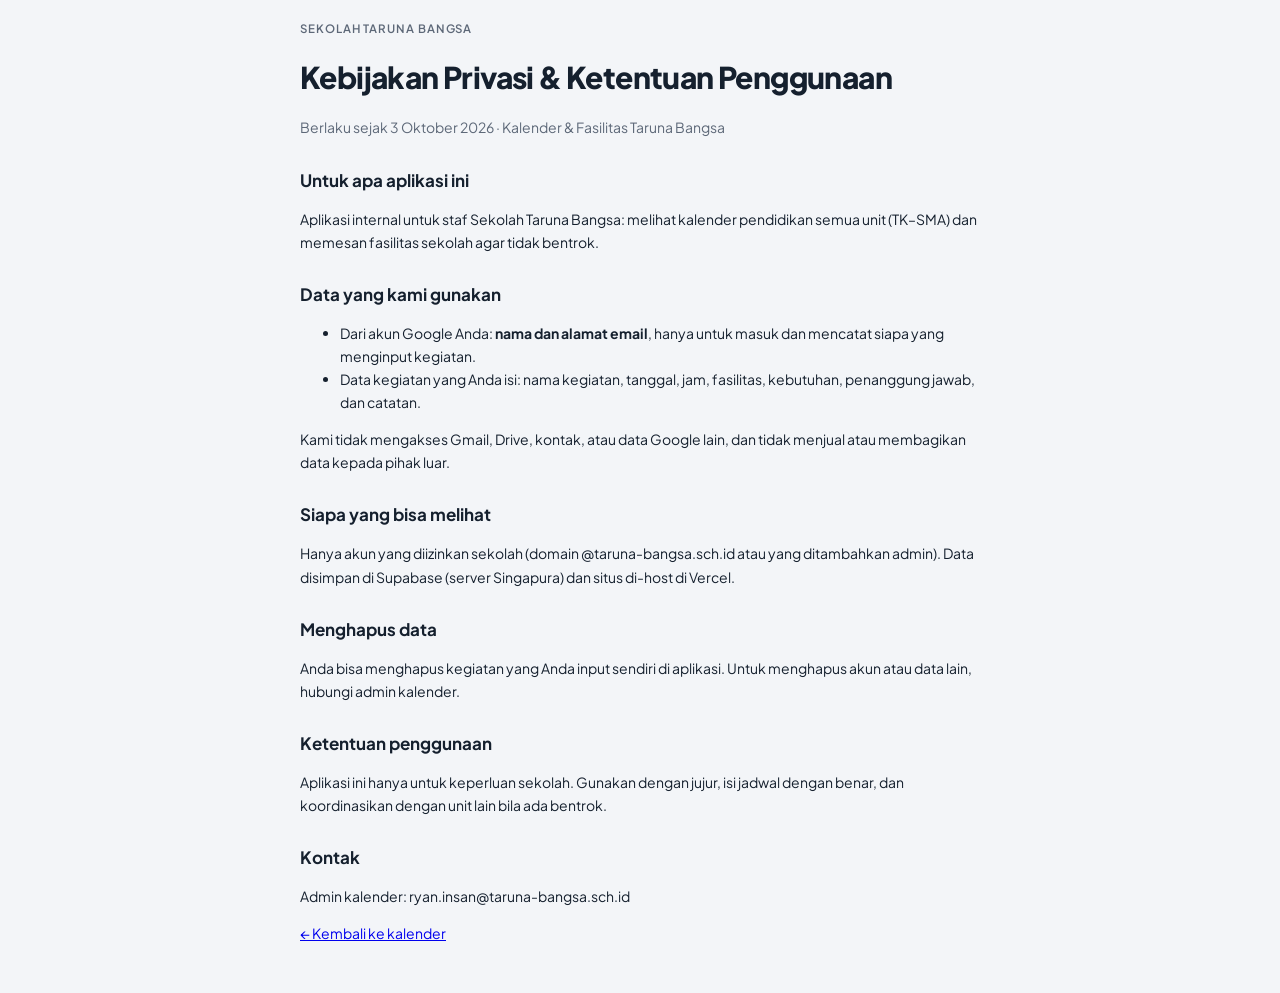
==== privacy.html @ 3f70ee41 "Add files via upload" ====
<!doctype html>
<html lang="id">
<head>
<meta charset="utf-8">
<meta name="viewport" content="width=device-width,initial-scale=1">
<title>Kebijakan Privasi · Kalender Taruna Bangsa</title>
<link rel="icon" href="favicon.svg" type="image/svg+xml">
<link rel="stylesheet" href="https://fonts.googleapis.com/css2?family=Plus+Jakarta+Sans:wght@400;600;800&display=swap">
<link rel="stylesheet" href="styles.css">
<style>
  .doc{max-width:68ch;margin:0 auto;display:flex;flex-direction:column;gap:14px;line-height:1.65}
  .doc h1{margin:0}
  .doc h2{font-size:17px;margin:12px 0 0}
  .doc p,.doc ul{margin:0;color:var(--ink)}
  .doc .muted{color:var(--muted)}
</style>
</head>
<body>
<main class="doc">
  <div class="eyebrow">Sekolah Taruna Bangsa</div>
  <h1>Kebijakan Privasi &amp; Ketentuan Penggunaan</h1>
  <p class="muted">Berlaku sejak 3 Oktober 2026 · Kalender &amp; Fasilitas Taruna Bangsa</p>

  <h2>Untuk apa aplikasi ini</h2>
  <p>Aplikasi internal untuk staf Sekolah Taruna Bangsa: melihat kalender pendidikan semua unit (TK–SMA) dan memesan fasilitas sekolah agar tidak bentrok.</p>

  <h2>Data yang kami gunakan</h2>
  <ul>
    <li>Dari akun Google Anda: <b>nama dan alamat email</b>, hanya untuk masuk dan mencatat siapa yang menginput kegiatan.</li>
    <li>Data kegiatan yang Anda isi: nama kegiatan, tanggal, jam, fasilitas, kebutuhan, penanggung jawab, dan catatan.</li>
  </ul>
  <p>Kami tidak mengakses Gmail, Drive, kontak, atau data Google lain, dan tidak menjual atau membagikan data kepada pihak luar.</p>

  <h2>Siapa yang bisa melihat</h2>
  <p>Hanya akun yang diizinkan sekolah (domain @taruna-bangsa.sch.id atau yang ditambahkan admin). Data disimpan di Supabase (server Singapura) dan situs di-host di Vercel.</p>

  <h2>Menghapus data</h2>
  <p>Anda bisa menghapus kegiatan yang Anda input sendiri di aplikasi. Untuk menghapus akun atau data lain, hubungi admin kalender.</p>

  <h2>Ketentuan penggunaan</h2>
  <p>Aplikasi ini hanya untuk keperluan sekolah. Gunakan dengan jujur, isi jadwal dengan benar, dan koordinasikan dengan unit lain bila ada bentrok.</p>

  <h2>Kontak</h2>
  <p>Admin kalender: <span>ryan.insan@taruna-bangsa.sch.id</span></p>

  <p><a href="/">← Kembali ke kalender</a></p>
</main>
</body>
</html>
---- styles.css ----
/* Layout: a school-office planner — header, one toolbar, then one of three views (month / facility day grid / agenda). Unit colors follow the seragam: SD merah, SMP biru, SMA abu-abu. */
:root{
  --bg:#F3F5F8; --surface:#FFFFFF; --sunk:#E9EDF2; --ink:#15202E; --muted:#5D6878; --line:#D6DCE4;
  --accent:#0D6B6B; --accent-ink:#FFFFFF; --danger:#B42318; --danger-bg:#FDECEA; --ok:#1E7A46;
  --u-tk:#2B8A57; --u-sd:#C3333C; --u-smp:#1F4E9C; --u-sma:#56606E; --u-yys:#A87508;
  --display:"Plus Jakarta Sans",system-ui,-apple-system,"Segoe UI",sans-serif;
  --body:"Plus Jakarta Sans",system-ui,-apple-system,"Segoe UI",sans-serif;
  --mono:"IBM Plex Mono",ui-monospace,Menlo,Consolas,monospace;
  --r:10px;
}
@media (prefers-color-scheme: dark){:root:not([data-theme="light"]){
  --bg:#0F151D; --surface:#17202B; --sunk:#1F2935; --ink:#E6EBF1; --muted:#97A3B3; --line:#2C3846;
  --accent:#3FB5AE; --accent-ink:#06201F; --danger:#F07468; --danger-bg:#3A1A18; --ok:#5CC98B;
  --u-tk:#53C186; --u-sd:#F06B72; --u-smp:#6F9BEA; --u-sma:#A3AEBD; --u-yys:#E2AE3D; color-scheme:dark}}
:root[data-theme="dark"]{
  --bg:#0F151D; --surface:#17202B; --sunk:#1F2935; --ink:#E6EBF1; --muted:#97A3B3; --line:#2C3846;
  --accent:#3FB5AE; --accent-ink:#06201F; --danger:#F07468; --danger-bg:#3A1A18; --ok:#5CC98B;
  --u-tk:#53C186; --u-sd:#F06B72; --u-smp:#6F9BEA; --u-sma:#A3AEBD; --u-yys:#E2AE3D; color-scheme:dark}

*{box-sizing:border-box}
html,body{background:var(--bg);color:var(--ink)}
body{font-family:var(--body);font-size:14px;line-height:1.45;padding-inline:16px;padding-block:20px 48px}
.wrap{max-width:1180px;margin:0 auto;display:flex;flex-direction:column;gap:16px}
button,input,select,textarea{font:inherit;color:inherit}
:focus-visible{outline:2px solid var(--accent);outline-offset:2px}
.tnum{font-variant-numeric:tabular-nums}
.mono{font-family:var(--mono);font-size:12px;font-variant-numeric:tabular-nums}

/* header */
header.top{display:flex;flex-wrap:wrap;align-items:flex-end;justify-content:space-between;gap:12px 24px}
.eyebrow{font-size:11.5px;letter-spacing:.08em;text-transform:uppercase;color:var(--muted);font-weight:600}
h1{font-family:var(--display);font-weight:800;font-size:clamp(22px,3.2vw,30px);letter-spacing:-.02em;margin:2px 0 0;text-wrap:balance}
.actions{display:flex;flex-wrap:wrap;gap:8px}
.btn{border:1px solid var(--line);background:var(--surface);border-radius:8px;padding:8px 14px;font-weight:600;cursor:pointer;display:inline-flex;align-items:center;gap:6px;white-space:nowrap}
.btn:hover{border-color:var(--muted)}
.btn.primary{background:var(--accent);color:var(--accent-ink);border-color:var(--accent)}
.btn.primary:hover{filter:brightness(1.08)}
.btn.danger{color:var(--danger);border-color:color-mix(in srgb,var(--danger) 40%,var(--line))}
.btn.ghost{background:transparent;border-color:transparent;padding-inline:8px}
.btn:disabled{opacity:.5;cursor:not-allowed}

/* toolbar */
.toolbar{display:flex;flex-wrap:wrap;gap:10px 16px;align-items:center;background:var(--surface);border:1px solid var(--line);border-radius:var(--r);padding:10px 12px}
.seg{display:inline-flex;background:var(--sunk);border-radius:8px;padding:3px;gap:2px}
.seg button{border:0;background:transparent;padding:6px 12px;border-radius:6px;font-weight:600;color:var(--muted);cursor:pointer}
.seg button[aria-pressed="true"]{background:var(--surface);color:var(--ink);box-shadow:0 1px 2px rgb(0 0 0/.12)}
.chips{display:flex;flex-wrap:wrap;gap:6px}
.chip{--c:var(--muted);border:1px solid color-mix(in srgb,var(--c) 45%,var(--line));background:color-mix(in srgb,var(--c) 12%,var(--surface));color:var(--ink);border-radius:999px;padding:4px 10px 4px 8px;font-weight:600;font-size:12.5px;cursor:pointer;display:inline-flex;align-items:center;gap:6px}
.chip .dot{width:9px;height:9px;border-radius:50%;background:var(--c)}
.chip[aria-pressed="false"]{background:transparent;color:var(--muted);border-color:var(--line)}
.chip[aria-pressed="false"] .dot{background:transparent;border:1.5px solid var(--c)}
.toolbar select{border:1px solid var(--line);background:var(--surface);border-radius:8px;padding:6px 10px;max-width:100%}
.spacer{flex:1}
.alert-pill{background:var(--danger-bg);color:var(--danger);border:1px solid color-mix(in srgb,var(--danger) 35%,transparent);border-radius:999px;padding:5px 12px;font-weight:700;font-size:12.5px;cursor:pointer}

.u-TK{--c:var(--u-tk)} .u-SD{--c:var(--u-sd)} .u-SMP{--c:var(--u-smp)} .u-SMA{--c:var(--u-sma)} .u-YYS{--c:var(--u-yys)}

.banner{display:flex;flex-wrap:wrap;gap:8px 14px;align-items:center;justify-content:space-between;border:1px dashed var(--line);border-radius:var(--r);padding:12px 14px;background:var(--surface);color:var(--muted)}
.banner b{color:var(--ink)}
.banner.demo{border-style:solid;border-color:color-mix(in srgb,var(--u-yys) 50%,var(--line));background:color-mix(in srgb,var(--u-yys) 8%,var(--surface))}

/* panel header for each view */
.vhead{display:flex;flex-wrap:wrap;align-items:center;gap:8px 12px}
.vhead h2{font-family:var(--display);font-size:19px;font-weight:700;margin:0;letter-spacing:-.01em;min-width:12ch}
.vhead .sub{color:var(--muted);font-size:12.5px}
.navbtn{width:34px;height:34px;justify-content:center;padding:0}

/* month grid */
.month{background:var(--surface);border:1px solid var(--line);border-radius:var(--r);overflow:hidden}
.dow,.weeks{display:grid;grid-template-columns:repeat(7,minmax(0,1fr))}
.dow div{padding:8px 10px;font-size:11.5px;font-weight:700;letter-spacing:.06em;text-transform:uppercase;color:var(--muted);border-bottom:1px solid var(--line)}
.day{min-height:112px;border-right:1px solid var(--line);border-bottom:1px solid var(--line);padding:6px;display:flex;flex-direction:column;gap:3px;cursor:pointer;min-width:0;background:var(--surface)}
.day:nth-child(7n){border-right:0}
.day.out{background:var(--sunk)}
.day.out .dnum{color:var(--muted);opacity:.6}
.day.weekend .dnum{color:var(--u-sd)}
.day:hover{background:color-mix(in srgb,var(--accent) 5%,var(--surface))}
.dnum{font-weight:700;font-size:13px;display:flex;justify-content:space-between;align-items:center}
.day.today .dnum span:first-child{background:var(--accent);color:var(--accent-ink);border-radius:999px;padding:0 7px}
.ev{--c:var(--muted);font-size:11.5px;line-height:1.3;border-radius:5px;padding:2px 6px;background:color-mix(in srgb,var(--c) 14%,var(--surface));color:var(--ink);white-space:nowrap;overflow:hidden;text-overflow:ellipsis;border:1px solid color-mix(in srgb,var(--c) 30%,transparent)}
.ev.libur{background:color-mix(in srgb,var(--u-sd) 9%,var(--surface));border-style:dashed}
.ev .t{font-family:var(--mono);font-size:10.5px;color:var(--muted);margin-right:4px}
.ev.clash{border-color:var(--danger);box-shadow:inset 0 0 0 1px var(--danger)}
.more{font-size:11px;color:var(--muted);font-weight:600;padding-left:4px}
.bang{display:inline-grid;place-items:center;width:15px;height:15px;border-radius:50%;background:var(--danger);color:#fff;font-size:10px;font-weight:800;margin-right:4px;vertical-align:-2px}

/* facility grid */
.fgrid-wrap{background:var(--surface);border:1px solid var(--line);border-radius:var(--r);overflow-x:auto}
.fgrid{--hw:68px;min-width:calc(170px + var(--hw)*15);position:relative}
.frow{display:grid;grid-template-columns:170px 1fr;border-bottom:1px solid var(--line)}
.frow:last-child{border-bottom:0}
.flabel{padding:10px 12px;border-right:1px solid var(--line);font-weight:700;position:sticky;left:0;background:var(--surface);z-index:2}
.flabel small{display:block;color:var(--muted);font-weight:500;font-size:11.5px}
.ftrack{position:relative;background-image:repeating-linear-gradient(90deg,var(--line) 0 1px,transparent 1px var(--hw));cursor:copy}
.fhead .ftrack{cursor:default;background:none;height:30px}
.fhead .hr{position:absolute;top:8px;font-family:var(--mono);font-size:11px;color:var(--muted);transform:translateX(4px)}
.bar{--c:var(--muted);position:absolute;height:26px;border-radius:6px;background:color-mix(in srgb,var(--c) 22%,var(--surface));border:1px solid color-mix(in srgb,var(--c) 60%,transparent);font-size:12px;padding:3px 7px;overflow:hidden;white-space:nowrap;text-overflow:ellipsis;cursor:pointer;color:var(--ink)}
.bar b{font-weight:700;margin-right:5px;color:var(--c)}
.bar.clash{border:2px solid var(--danger);background:repeating-linear-gradient(135deg,color-mix(in srgb,var(--danger) 16%,var(--surface)) 0 6px,color-mix(in srgb,var(--c) 20%,var(--surface)) 6px 12px)}
.nowline{position:absolute;top:0;bottom:0;width:2px;background:var(--danger);opacity:.7;pointer-events:none;z-index:1}
.allday-strip{padding:10px 12px;display:flex;flex-wrap:wrap;gap:6px;align-items:center;border-bottom:1px solid var(--line)}
.allday-strip .lbl{font-size:11.5px;font-weight:700;letter-spacing:.06em;text-transform:uppercase;color:var(--muted);margin-right:4px}
.hint{color:var(--muted);font-size:12.5px}

/* agenda */
.agenda{display:flex;flex-direction:column;gap:18px}
.agroup h3{font-family:var(--display);font-size:15px;margin:0 0 6px;color:var(--muted);font-weight:700}
.alist{background:var(--surface);border:1px solid var(--line);border-radius:var(--r);overflow:hidden}
.arow{display:grid;grid-template-columns:76px minmax(0,1fr) auto;gap:4px 14px;padding:10px 14px;border-bottom:1px solid var(--line);cursor:pointer;align-items:center}
.arow:last-child{border-bottom:0}
.arow:hover{background:color-mix(in srgb,var(--accent) 5%,var(--surface))}
.adate{font-weight:700;line-height:1.15}
.adate small{display:block;color:var(--muted);font-weight:500;font-size:11.5px}
.atitle{font-weight:600;min-width:0}
.ameta{color:var(--muted);font-size:12.5px;display:flex;flex-wrap:wrap;gap:2px 12px}
.ubadge{--c:var(--muted);display:inline-block;font-size:10.5px;font-weight:800;letter-spacing:.05em;border-radius:4px;padding:1px 6px;background:var(--c);color:var(--surface);margin-right:6px;vertical-align:1px}
.kind{font-size:11.5px;color:var(--muted);border:1px solid var(--line);border-radius:999px;padding:1px 8px;white-space:nowrap}
.tag-doc{font-size:11px;font-weight:700;color:var(--accent);border:1px solid color-mix(in srgb,var(--accent) 45%,transparent);background:color-mix(in srgb,var(--accent) 10%,var(--surface));border-radius:999px;padding:1px 8px;white-space:nowrap}
.needs{color:var(--ink);font-size:12.5px}
.needs b{color:var(--muted);font-weight:600}
.docopt{display:flex;gap:10px;align-items:flex-start;border:1px solid var(--line);border-radius:8px;padding:10px 12px;background:var(--bg);cursor:pointer}
.docopt input{margin-top:3px;width:16px;height:16px;accent-color:var(--accent)}
.docopt small{display:block;color:var(--muted);font-weight:500}
.kind.clash{color:var(--danger);border-color:var(--danger);font-weight:700}

/* sheet */
.scrim{position:fixed;inset:0;background:rgb(10 15 22/.45);z-index:20;display:flex;justify-content:flex-end}
.sheet{width:min(460px,100%);height:100%;background:var(--surface);border-left:1px solid var(--line);overflow-y:auto;padding:calc(18px + env(safe-area-inset-top,0px)) 20px calc(24px + env(safe-area-inset-bottom,0px));display:flex;flex-direction:column;gap:14px}
.sheet h2{font-family:var(--display);font-size:20px;margin:0;letter-spacing:-.01em}
.shead{display:flex;justify-content:space-between;align-items:flex-start;gap:12px}
.field{display:flex;flex-direction:column;gap:5px;min-width:0}
.field label,.flab{font-size:12px;font-weight:700;color:var(--muted)}
.field input,.field select,.field textarea{border:1px solid var(--line);background:var(--bg);border-radius:8px;padding:8px 10px;width:100%}
.field textarea{min-height:70px;resize:vertical}
.row2{display:grid;grid-template-columns:1fr 1fr;gap:10px}
.check{display:flex;gap:8px;align-items:center;font-weight:600}
.conflict{border-radius:8px;padding:10px 12px;font-size:13px}
.conflict.bad{background:var(--danger-bg);color:var(--danger);border:1px solid color-mix(in srgb,var(--danger) 35%,transparent)}
.conflict.good{background:color-mix(in srgb,var(--ok) 10%,var(--surface));color:var(--ok);border:1px solid color-mix(in srgb,var(--ok) 35%,transparent)}
.conflict ul{margin:6px 0 0;padding-left:18px;color:var(--ink)}
.err{color:var(--danger);font-size:13px;font-weight:600}
.dl{display:grid;grid-template-columns:110px 1fr;gap:8px 12px;margin:0}
.dl dt{color:var(--muted);font-size:12.5px;font-weight:600}
.dl dd{margin:0;min-width:0;overflow-wrap:anywhere}
.sfoot{display:flex;flex-wrap:wrap;gap:8px;margin-top:auto;padding-top:8px}
.daylist{display:flex;flex-direction:column;gap:6px}
.daylist .ev{white-space:normal;font-size:13px;padding:7px 9px;cursor:pointer}
.facitem{display:flex;gap:8px;align-items:center}
.facitem input{flex:1;min-width:0;border:1px solid var(--line);background:var(--bg);border-radius:8px;padding:7px 9px}
table.prev{width:100%;border-collapse:collapse;font-size:12.5px}
table.prev th,table.prev td{text-align:left;padding:5px 6px;border-bottom:1px solid var(--line);vertical-align:top}
table.prev th{color:var(--muted);font-weight:700}
.prev-wrap{max-height:260px;overflow:auto;border:1px solid var(--line);border-radius:8px}
.toast{position:fixed;left:50%;bottom:calc(20px + env(safe-area-inset-bottom,0px));transform:translateX(-50%);background:var(--ink);color:var(--bg);padding:9px 16px;border-radius:8px;font-weight:600;z-index:40}
.legend{display:flex;flex-wrap:wrap;gap:6px 14px;color:var(--muted);font-size:12px}
.legend span{display:inline-flex;align-items:center;gap:5px}
.legend i{width:10px;height:10px;border-radius:3px;background:var(--c);display:inline-block}

@media (max-width:760px){
  .day{min-height:64px;padding:4px}
  .day .ev{display:none}
  .day .dots{display:flex}
  .dow div{padding:6px 4px;text-align:center;font-size:10.5px}
  .arow{grid-template-columns:62px minmax(0,1fr)}
  .arow .kind{grid-column:2;justify-self:start}
  .row2{grid-template-columns:1fr}
}
.dots{display:none;flex-wrap:wrap;gap:3px}
.dots i{width:7px;height:7px;border-radius:50%;background:var(--c)}
.dots i.clash{outline:2px solid var(--danger);outline-offset:1px}
@media (prefers-reduced-motion:no-preference){.sheet{animation:slide .18s ease-out}@keyframes slide{from{transform:translateX(24px);opacity:.6}}}

/* sign-in */
.gate{min-height:80vh;display:grid;place-items:center}
.gate-card{width:min(420px,100%);background:var(--surface);border:1px solid var(--line);border-radius:14px;padding:28px 24px;display:flex;flex-direction:column;gap:10px}
.gate-card h1{margin:0 0 4px}
.gate-card p{color:var(--muted);margin:0 0 8px}
.gate-actions{display:flex;flex-wrap:wrap;gap:8px}
.userchip{color:var(--muted);font-weight:600;max-width:200px;overflow:hidden;text-overflow:ellipsis}
.userchip .role{font-size:11px;border:1px solid var(--line);border-radius:999px;padding:0 6px;margin-left:4px}

/* base reset (standalone page) */
[hidden]{display:none!important}
body{margin:0}
img{max-width:100%}

/* unit colors last so they win over component defaults */
.u-TK{--c:var(--u-tk)} .u-SD{--c:var(--u-sd)} .u-SMP{--c:var(--u-smp)} .u-SMA{--c:var(--u-sma)} .u-YYS{--c:var(--u-yys)}
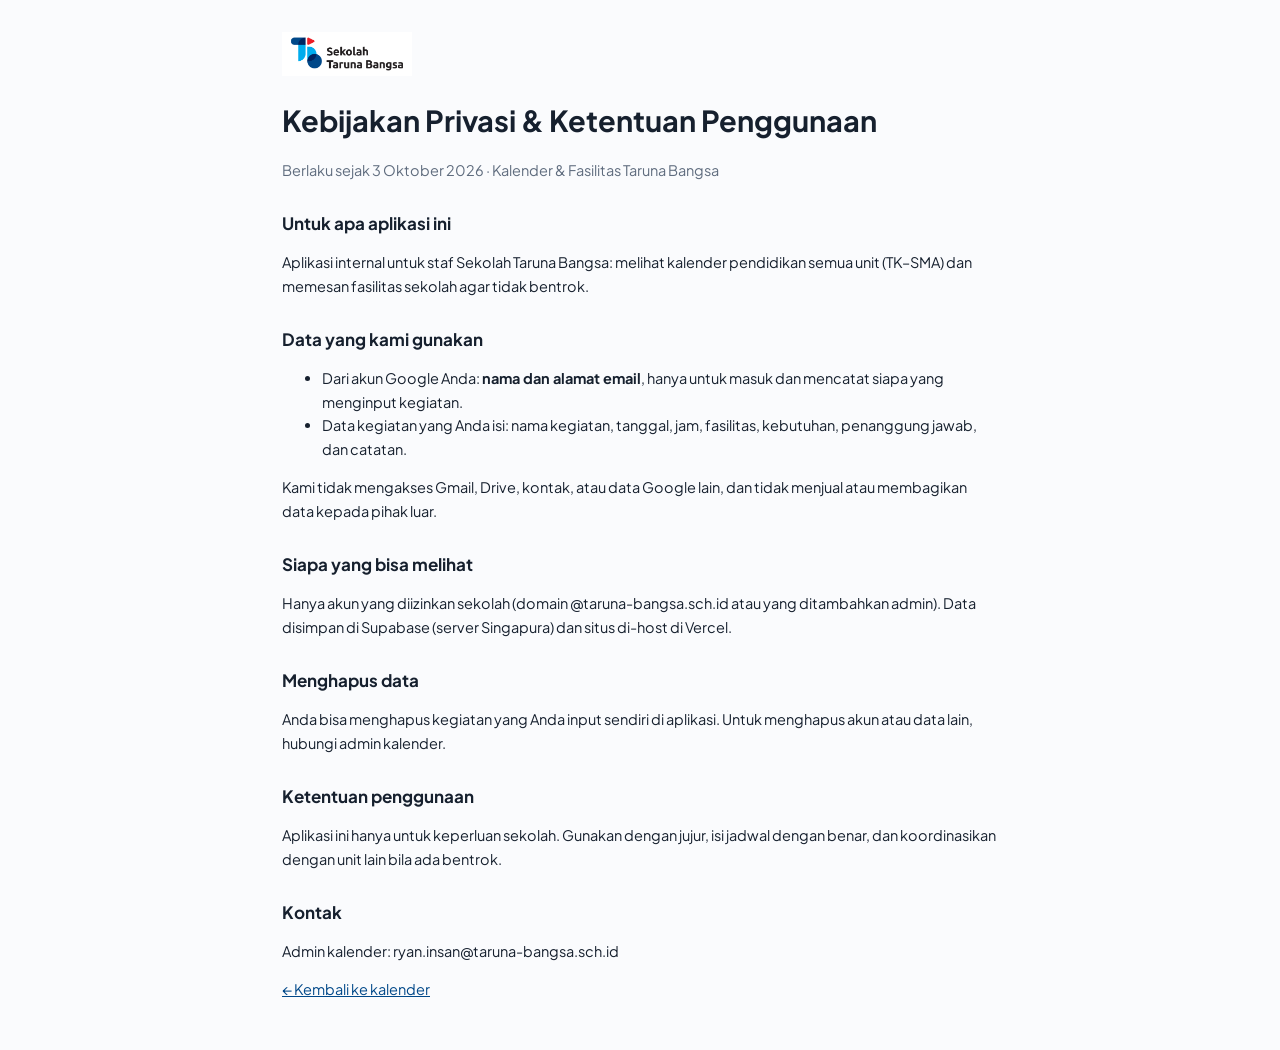
==== commit f5a7d53f: "Add files via upload" ====
--- a/privacy.html
+++ b/privacy.html
@@ -4,7 +4,7 @@
 <meta charset="utf-8">
 <meta name="viewport" content="width=device-width,initial-scale=1">
 <title>Kebijakan Privasi · Kalender Taruna Bangsa</title>
-<link rel="icon" href="favicon.svg" type="image/svg+xml">
+<link rel="icon" href="favicon.png" type="image/png">
 <link rel="stylesheet" href="https://fonts.googleapis.com/css2?family=Plus+Jakarta+Sans:wght@400;600;800&display=swap">
 <link rel="stylesheet" href="styles.css">
 <style>
@@ -16,8 +16,8 @@
 </style>
 </head>
 <body>
-<main class="doc">
-  <div class="eyebrow">Sekolah Taruna Bangsa</div>
+<main class="doc" style="padding:32px 16px 48px">
+  <a href="/"><img src="logo.png" alt="Sekolah Taruna Bangsa" style="height:44px;width:auto"></a>
   <h1>Kebijakan Privasi &amp; Ketentuan Penggunaan</h1>
   <p class="muted">Berlaku sejak 3 Oktober 2026 · Kalender &amp; Fasilitas Taruna Bangsa</p>
 
--- a/styles.css
+++ b/styles.css
@@ -1,188 +1,234 @@
-/* Layout: a school-office planner — header, one toolbar, then one of three views (month / facility day grid / agenda). Unit colors follow the seragam: SD merah, SMP biru, SMA abu-abu. */
+/* Layout: white app shell. Sticky top bar (logo · title · actions), one toolbar, then the active view.
+   Brand: Sekolah Taruna Bangsa blue #004889 as the single accent; everything else is white and soft greys. */
 :root{
-  --bg:#F3F5F8; --surface:#FFFFFF; --sunk:#E9EDF2; --ink:#15202E; --muted:#5D6878; --line:#D6DCE4;
-  --accent:#0D6B6B; --accent-ink:#FFFFFF; --danger:#B42318; --danger-bg:#FDECEA; --ok:#1E7A46;
-  --u-tk:#2B8A57; --u-sd:#C3333C; --u-smp:#1F4E9C; --u-sma:#56606E; --u-yys:#A87508;
-  --display:"Plus Jakarta Sans",system-ui,-apple-system,"Segoe UI",sans-serif;
-  --body:"Plus Jakarta Sans",system-ui,-apple-system,"Segoe UI",sans-serif;
+  color-scheme: light;
+  --bg:#FFFFFF;
+  --page:#FAFBFD;          /* very light page wash behind cards */
+  --surface:#FFFFFF;
+  --sunk:#F1F4F8;
+  --ink:#16202E;
+  --muted:#5F6C7E;
+  --line:#E2E7EE;
+  --line-strong:#CBD3DE;
+
+  --accent:#004889;
+  --accent-hover:#003A6E;
+  --accent-soft:#E8F0F8;
+  --accent-ink:#FFFFFF;
+
+  --danger:#C62828; --danger-bg:#FDECEC;
+  --ok:#1B7F45;     --ok-bg:#E9F6EE;
+
+  /* unit colors */
+  --u-tk:#2E9B57; --u-sd:#D7263D; --u-smp:#0A84D6; --u-sma:#6B7685; --u-yys:#004889;
+
+  --font:"Plus Jakarta Sans",system-ui,-apple-system,"Segoe UI",Roboto,sans-serif;
   --mono:"IBM Plex Mono",ui-monospace,Menlo,Consolas,monospace;
-  --r:10px;
+  --r:12px;
+  --shadow:0 1px 2px rgb(16 32 56/.06),0 1px 1px rgb(16 32 56/.04);
 }
-@media (prefers-color-scheme: dark){:root:not([data-theme="light"]){
-  --bg:#0F151D; --surface:#17202B; --sunk:#1F2935; --ink:#E6EBF1; --muted:#97A3B3; --line:#2C3846;
-  --accent:#3FB5AE; --accent-ink:#06201F; --danger:#F07468; --danger-bg:#3A1A18; --ok:#5CC98B;
-  --u-tk:#53C186; --u-sd:#F06B72; --u-smp:#6F9BEA; --u-sma:#A3AEBD; --u-yys:#E2AE3D; color-scheme:dark}}
-:root[data-theme="dark"]{
-  --bg:#0F151D; --surface:#17202B; --sunk:#1F2935; --ink:#E6EBF1; --muted:#97A3B3; --line:#2C3846;
-  --accent:#3FB5AE; --accent-ink:#06201F; --danger:#F07468; --danger-bg:#3A1A18; --ok:#5CC98B;
-  --u-tk:#53C186; --u-sd:#F06B72; --u-smp:#6F9BEA; --u-sma:#A3AEBD; --u-yys:#E2AE3D; color-scheme:dark}
 
 *{box-sizing:border-box}
-html,body{background:var(--bg);color:var(--ink)}
-body{font-family:var(--body);font-size:14px;line-height:1.45;padding-inline:16px;padding-block:20px 48px}
-.wrap{max-width:1180px;margin:0 auto;display:flex;flex-direction:column;gap:16px}
+[hidden]{display:none!important}
+html,body{background:var(--page);color:var(--ink)}
+body{margin:0;font-family:var(--font);font-size:14.5px;line-height:1.5;-webkit-font-smoothing:antialiased}
+img{max-width:100%}
 button,input,select,textarea{font:inherit;color:inherit}
-:focus-visible{outline:2px solid var(--accent);outline-offset:2px}
+a{color:var(--accent)}
+:focus-visible{outline:2px solid var(--accent);outline-offset:2px;border-radius:6px}
 .tnum{font-variant-numeric:tabular-nums}
 .mono{font-family:var(--mono);font-size:12px;font-variant-numeric:tabular-nums}
-
-/* header */
-header.top{display:flex;flex-wrap:wrap;align-items:flex-end;justify-content:space-between;gap:12px 24px}
-.eyebrow{font-size:11.5px;letter-spacing:.08em;text-transform:uppercase;color:var(--muted);font-weight:600}
-h1{font-family:var(--display);font-weight:800;font-size:clamp(22px,3.2vw,30px);letter-spacing:-.02em;margin:2px 0 0;text-wrap:balance}
-.actions{display:flex;flex-wrap:wrap;gap:8px}
-.btn{border:1px solid var(--line);background:var(--surface);border-radius:8px;padding:8px 14px;font-weight:600;cursor:pointer;display:inline-flex;align-items:center;gap:6px;white-space:nowrap}
-.btn:hover{border-color:var(--muted)}
-.btn.primary{background:var(--accent);color:var(--accent-ink);border-color:var(--accent)}
-.btn.primary:hover{filter:brightness(1.08)}
-.btn.danger{color:var(--danger);border-color:color-mix(in srgb,var(--danger) 40%,var(--line))}
-.btn.ghost{background:transparent;border-color:transparent;padding-inline:8px}
-.btn:disabled{opacity:.5;cursor:not-allowed}
-
-/* toolbar */
-.toolbar{display:flex;flex-wrap:wrap;gap:10px 16px;align-items:center;background:var(--surface);border:1px solid var(--line);border-radius:var(--r);padding:10px 12px}
-.seg{display:inline-flex;background:var(--sunk);border-radius:8px;padding:3px;gap:2px}
-.seg button{border:0;background:transparent;padding:6px 12px;border-radius:6px;font-weight:600;color:var(--muted);cursor:pointer}
-.seg button[aria-pressed="true"]{background:var(--surface);color:var(--ink);box-shadow:0 1px 2px rgb(0 0 0/.12)}
+.eyebrow{font-size:11.5px;letter-spacing:.07em;text-transform:uppercase;color:var(--muted);font-weight:600}
+
+/* ---------- top bar ---------- */
+.topbar{position:sticky;top:0;z-index:10;background:var(--bg);border-bottom:1px solid var(--line)}
+.topbar-in{max-width:1200px;margin:0 auto;padding:10px 16px;display:flex;align-items:center;gap:14px}
+.brand{display:flex;align-items:center;gap:14px;min-width:0;text-decoration:none;color:inherit}
+.brand img{height:52px;width:auto;display:block;margin-block:-6px}
+.brand .sep{width:1px;height:28px;background:var(--line)}
+.brand .title{display:flex;flex-direction:column;line-height:1.2;min-width:0}
+.brand .title b{font-size:15px;font-weight:700;color:var(--ink);white-space:nowrap}
+.brand .title span{font-size:12px;color:var(--muted);white-space:nowrap;overflow:hidden;text-overflow:ellipsis}
+.topbar .spacer{flex:1}
+.top-actions{display:flex;align-items:center;gap:8px}
+
+.wrap{max-width:1200px;margin:0 auto;padding-inline:16px;padding-block:18px 40px;display:flex;flex-direction:column;gap:14px}
+
+/* ---------- buttons ---------- */
+.btn{border:1px solid var(--line-strong);background:var(--surface);border-radius:10px;padding:8px 14px;font-weight:600;font-size:14px;cursor:pointer;display:inline-flex;align-items:center;justify-content:center;gap:6px;white-space:nowrap;min-height:38px;color:var(--ink);transition:background .12s,border-color .12s}
+.btn:hover{background:var(--sunk)}
+.btn.primary{background:var(--accent);border-color:var(--accent);color:var(--accent-ink)}
+.btn.primary:hover{background:var(--accent-hover);border-color:var(--accent-hover)}
+.btn.danger{color:var(--danger);border-color:#F1C4C4}
+.btn.danger:hover{background:var(--danger-bg)}
+.btn.ghost{background:transparent;border-color:transparent;color:var(--muted)}
+.btn.ghost:hover{background:var(--sunk);color:var(--ink)}
+.btn:disabled{opacity:.45;cursor:not-allowed}
+.navbtn{width:38px;padding:0;font-size:18px}
+
+/* "more" menu */
+.menu{position:relative}
+.menu summary{list-style:none}
+.menu summary::-webkit-details-marker{display:none}
+.menu-list{position:absolute;right:0;top:calc(100% + 6px);background:var(--surface);border:1px solid var(--line);border-radius:12px;box-shadow:0 8px 24px rgb(16 32 56/.12);padding:6px;min-width:210px;display:flex;flex-direction:column;z-index:20}
+.menu-list button{border:0;background:none;text-align:left;padding:10px 12px;border-radius:8px;cursor:pointer;font-weight:500}
+.menu-list button:hover{background:var(--accent-soft);color:var(--accent)}
+
+.userchip{display:inline-flex;align-items:center;gap:8px;border:0;background:none;cursor:pointer;padding:4px 6px 4px 4px;border-radius:999px;color:var(--ink);font-weight:600;max-width:220px}
+.userchip:hover{background:var(--sunk)}
+.userchip .avatar{width:30px;height:30px;border-radius:50%;background:var(--accent);color:#fff;display:grid;place-items:center;font-size:12.5px;font-weight:700;flex:none}
+.userchip .uname{overflow:hidden;text-overflow:ellipsis;white-space:nowrap;font-size:13.5px}
+.userchip .role{font-size:11px;font-weight:600;color:var(--accent);background:var(--accent-soft);border-radius:999px;padding:1px 8px}
+
+/* ---------- toolbar ---------- */
+.toolbar{display:flex;flex-wrap:wrap;gap:10px 14px;align-items:center}
+.seg{display:inline-flex;background:var(--surface);border:1px solid var(--line);border-radius:10px;padding:3px;gap:2px}
+.seg button{border:0;background:transparent;padding:7px 14px;border-radius:7px;font-weight:600;color:var(--muted);cursor:pointer}
+.seg button:hover{color:var(--ink)}
+.seg button[aria-pressed="true"]{background:var(--accent);color:#fff}
 .chips{display:flex;flex-wrap:wrap;gap:6px}
-.chip{--c:var(--muted);border:1px solid color-mix(in srgb,var(--c) 45%,var(--line));background:color-mix(in srgb,var(--c) 12%,var(--surface));color:var(--ink);border-radius:999px;padding:4px 10px 4px 8px;font-weight:600;font-size:12.5px;cursor:pointer;display:inline-flex;align-items:center;gap:6px}
+.chip{--c:var(--muted);border:1px solid var(--line);background:var(--surface);color:var(--ink);border-radius:999px;padding:5px 12px 5px 9px;font-weight:600;font-size:13px;cursor:pointer;display:inline-flex;align-items:center;gap:7px}
 .chip .dot{width:9px;height:9px;border-radius:50%;background:var(--c)}
-.chip[aria-pressed="false"]{background:transparent;color:var(--muted);border-color:var(--line)}
-.chip[aria-pressed="false"] .dot{background:transparent;border:1.5px solid var(--c)}
-.toolbar select{border:1px solid var(--line);background:var(--surface);border-radius:8px;padding:6px 10px;max-width:100%}
-.spacer{flex:1}
-.alert-pill{background:var(--danger-bg);color:var(--danger);border:1px solid color-mix(in srgb,var(--danger) 35%,transparent);border-radius:999px;padding:5px 12px;font-weight:700;font-size:12.5px;cursor:pointer}
-
-.u-TK{--c:var(--u-tk)} .u-SD{--c:var(--u-sd)} .u-SMP{--c:var(--u-smp)} .u-SMA{--c:var(--u-sma)} .u-YYS{--c:var(--u-yys)}
-
-.banner{display:flex;flex-wrap:wrap;gap:8px 14px;align-items:center;justify-content:space-between;border:1px dashed var(--line);border-radius:var(--r);padding:12px 14px;background:var(--surface);color:var(--muted)}
+.chip[aria-pressed="false"]{color:#9AA4B2;background:transparent}
+.chip[aria-pressed="false"] .dot{background:transparent;box-shadow:inset 0 0 0 1.5px var(--c);opacity:.6}
+.toolbar .spacer{flex:1}
+.toolbar select{border:1px solid var(--line);background:var(--surface);border-radius:10px;padding:8px 12px;max-width:100%;min-height:38px}
+.alert-pill{background:var(--danger-bg);color:var(--danger);border:1px solid #F4C7C7;border-radius:999px;padding:6px 12px;font-weight:700;font-size:13px;cursor:pointer}
+
+/* ---------- banners ---------- */
+.banner{display:flex;flex-wrap:wrap;gap:8px 14px;align-items:center;justify-content:space-between;border:1px solid var(--line);border-radius:var(--r);padding:14px 16px;background:var(--surface);color:var(--muted)}
 .banner b{color:var(--ink)}
-.banner.demo{border-style:solid;border-color:color-mix(in srgb,var(--u-yys) 50%,var(--line));background:color-mix(in srgb,var(--u-yys) 8%,var(--surface))}
-
-/* panel header for each view */
-.vhead{display:flex;flex-wrap:wrap;align-items:center;gap:8px 12px}
-.vhead h2{font-family:var(--display);font-size:19px;font-weight:700;margin:0;letter-spacing:-.01em;min-width:12ch}
-.vhead .sub{color:var(--muted);font-size:12.5px}
-.navbtn{width:34px;height:34px;justify-content:center;padding:0}
-
-/* month grid */
-.month{background:var(--surface);border:1px solid var(--line);border-radius:var(--r);overflow:hidden}
+.banner .actions{display:flex;flex-wrap:wrap;gap:8px}
+.banner.demo{background:var(--accent-soft);border-color:#C9DAEB;color:var(--ink)}
+
+/* ---------- view header ---------- */
+.vhead{display:flex;flex-wrap:wrap;align-items:center;gap:8px 10px}
+.vhead h2{font-size:20px;font-weight:700;margin:0 4px;letter-spacing:-.01em;min-width:11ch}
+.vhead .sub{color:var(--muted);font-size:13px}
+
+/* ---------- month grid ---------- */
+.month{background:var(--surface);border:1px solid var(--line);border-radius:var(--r);overflow:hidden;box-shadow:var(--shadow)}
 .dow,.weeks{display:grid;grid-template-columns:repeat(7,minmax(0,1fr))}
-.dow div{padding:8px 10px;font-size:11.5px;font-weight:700;letter-spacing:.06em;text-transform:uppercase;color:var(--muted);border-bottom:1px solid var(--line)}
-.day{min-height:112px;border-right:1px solid var(--line);border-bottom:1px solid var(--line);padding:6px;display:flex;flex-direction:column;gap:3px;cursor:pointer;min-width:0;background:var(--surface)}
+.dow div{padding:10px 10px;font-size:12px;font-weight:600;color:var(--muted);border-bottom:1px solid var(--line);background:var(--surface)}
+.day{min-height:110px;border-right:1px solid var(--line);border-bottom:1px solid var(--line);padding:6px;display:flex;flex-direction:column;gap:3px;cursor:pointer;min-width:0;background:var(--surface);transition:background .1s}
 .day:nth-child(7n){border-right:0}
-.day.out{background:var(--sunk)}
-.day.out .dnum{color:var(--muted);opacity:.6}
+.day.out{background:#FAFBFC}
+.day.out .dnum{color:#B0B8C4}
 .day.weekend .dnum{color:var(--u-sd)}
-.day:hover{background:color-mix(in srgb,var(--accent) 5%,var(--surface))}
-.dnum{font-weight:700;font-size:13px;display:flex;justify-content:space-between;align-items:center}
-.day.today .dnum span:first-child{background:var(--accent);color:var(--accent-ink);border-radius:999px;padding:0 7px}
-.ev{--c:var(--muted);font-size:11.5px;line-height:1.3;border-radius:5px;padding:2px 6px;background:color-mix(in srgb,var(--c) 14%,var(--surface));color:var(--ink);white-space:nowrap;overflow:hidden;text-overflow:ellipsis;border:1px solid color-mix(in srgb,var(--c) 30%,transparent)}
-.ev.libur{background:color-mix(in srgb,var(--u-sd) 9%,var(--surface));border-style:dashed}
-.ev .t{font-family:var(--mono);font-size:10.5px;color:var(--muted);margin-right:4px}
-.ev.clash{border-color:var(--danger);box-shadow:inset 0 0 0 1px var(--danger)}
-.more{font-size:11px;color:var(--muted);font-weight:600;padding-left:4px}
-.bang{display:inline-grid;place-items:center;width:15px;height:15px;border-radius:50%;background:var(--danger);color:#fff;font-size:10px;font-weight:800;margin-right:4px;vertical-align:-2px}
-
-/* facility grid */
-.fgrid-wrap{background:var(--surface);border:1px solid var(--line);border-radius:var(--r);overflow-x:auto}
+.day:hover{background:var(--accent-soft)}
+.dnum{font-weight:600;font-size:13px;display:flex;justify-content:space-between;align-items:center;padding:2px 4px}
+.day.today .dnum span:first-child{background:var(--accent);color:#fff;border-radius:999px;min-width:24px;height:24px;display:inline-grid;place-items:center;padding:0 6px}
+.ev{--c:var(--muted);font-size:12px;line-height:1.35;border-radius:6px;padding:3px 7px 3px 8px;background:color-mix(in srgb,var(--c) 10%,#fff);color:var(--ink);white-space:nowrap;overflow:hidden;text-overflow:ellipsis;border-left:3px solid var(--c)}
+.ev b{color:var(--c);font-weight:700}
+.ev.libur{background:#FFF4F4;border-left-style:dashed}
+.ev .t{font-family:var(--mono);font-size:11px;color:var(--muted);margin-right:4px}
+.ev.clash{background:var(--danger-bg);box-shadow:inset 0 0 0 1px var(--danger)}
+.more{font-size:11.5px;color:var(--accent);font-weight:600;padding-left:6px}
+.bang{display:inline-grid;line-height:1;font-family:var(--font);place-items:center;width:16px;height:16px;border-radius:50%;background:var(--danger);color:#fff;font-size:10px;font-weight:800;margin-right:4px;vertical-align:-2px;flex:none}
+
+/* ---------- facility timeline ---------- */
+.fgrid-wrap{background:var(--surface);border:1px solid var(--line);border-radius:var(--r);overflow-x:auto;box-shadow:var(--shadow)}
 .fgrid{--hw:68px;min-width:calc(170px + var(--hw)*15);position:relative}
 .frow{display:grid;grid-template-columns:170px 1fr;border-bottom:1px solid var(--line)}
 .frow:last-child{border-bottom:0}
-.flabel{padding:10px 12px;border-right:1px solid var(--line);font-weight:700;position:sticky;left:0;background:var(--surface);z-index:2}
-.flabel small{display:block;color:var(--muted);font-weight:500;font-size:11.5px}
+.flabel{padding:12px 14px;border-right:1px solid var(--line);font-weight:600;position:sticky;left:0;background:var(--surface);z-index:2}
+.flabel small{display:block;color:var(--muted);font-weight:400;font-size:12px}
 .ftrack{position:relative;background-image:repeating-linear-gradient(90deg,var(--line) 0 1px,transparent 1px var(--hw));cursor:copy}
-.fhead .ftrack{cursor:default;background:none;height:30px}
-.fhead .hr{position:absolute;top:8px;font-family:var(--mono);font-size:11px;color:var(--muted);transform:translateX(4px)}
-.bar{--c:var(--muted);position:absolute;height:26px;border-radius:6px;background:color-mix(in srgb,var(--c) 22%,var(--surface));border:1px solid color-mix(in srgb,var(--c) 60%,transparent);font-size:12px;padding:3px 7px;overflow:hidden;white-space:nowrap;text-overflow:ellipsis;cursor:pointer;color:var(--ink)}
+.ftrack:hover{background-color:#FBFCFE}
+.fhead .ftrack{cursor:default;background:none;height:34px}
+.fhead .hr{position:absolute;top:9px;font-family:var(--mono);font-size:11px;color:var(--muted);transform:translateX(4px)}
+.bar{--c:var(--muted);position:absolute;height:26px;border-radius:7px;background:color-mix(in srgb,var(--c) 14%,#fff);border-left:3px solid var(--c);font-size:12px;padding:4px 8px;overflow:hidden;white-space:nowrap;text-overflow:ellipsis;cursor:pointer;color:var(--ink);box-shadow:var(--shadow)}
 .bar b{font-weight:700;margin-right:5px;color:var(--c)}
-.bar.clash{border:2px solid var(--danger);background:repeating-linear-gradient(135deg,color-mix(in srgb,var(--danger) 16%,var(--surface)) 0 6px,color-mix(in srgb,var(--c) 20%,var(--surface)) 6px 12px)}
-.nowline{position:absolute;top:0;bottom:0;width:2px;background:var(--danger);opacity:.7;pointer-events:none;z-index:1}
-.allday-strip{padding:10px 12px;display:flex;flex-wrap:wrap;gap:6px;align-items:center;border-bottom:1px solid var(--line)}
-.allday-strip .lbl{font-size:11.5px;font-weight:700;letter-spacing:.06em;text-transform:uppercase;color:var(--muted);margin-right:4px}
-.hint{color:var(--muted);font-size:12.5px}
-
-/* agenda */
+.bar.clash{background:repeating-linear-gradient(135deg,#FDECEC 0 6px,#fff 6px 12px);border-left-color:var(--danger);box-shadow:inset 0 0 0 1px var(--danger)}
+.nowline{position:absolute;top:0;bottom:0;width:2px;background:var(--danger);opacity:.6;pointer-events:none;z-index:1}
+.allday-strip{padding:12px 14px;display:flex;flex-wrap:wrap;gap:6px;align-items:center}
+.allday-strip .lbl{font-size:12px;font-weight:600;color:var(--muted);margin-right:4px}
+.hint{color:var(--muted);font-size:13px}
+
+/* ---------- agenda ---------- */
 .agenda{display:flex;flex-direction:column;gap:18px}
-.agroup h3{font-family:var(--display);font-size:15px;margin:0 0 6px;color:var(--muted);font-weight:700}
-.alist{background:var(--surface);border:1px solid var(--line);border-radius:var(--r);overflow:hidden}
-.arow{display:grid;grid-template-columns:76px minmax(0,1fr) auto;gap:4px 14px;padding:10px 14px;border-bottom:1px solid var(--line);cursor:pointer;align-items:center}
+.agroup h3{font-size:14px;margin:0 0 8px;color:var(--muted);font-weight:600}
+.alist{background:var(--surface);border:1px solid var(--line);border-radius:var(--r);overflow:hidden;box-shadow:var(--shadow)}
+.arow{display:grid;grid-template-columns:76px minmax(0,1fr) auto;gap:4px 14px;padding:12px 16px;border-bottom:1px solid var(--line);cursor:pointer;align-items:center}
 .arow:last-child{border-bottom:0}
-.arow:hover{background:color-mix(in srgb,var(--accent) 5%,var(--surface))}
+.arow:hover{background:var(--accent-soft)}
 .adate{font-weight:700;line-height:1.15}
-.adate small{display:block;color:var(--muted);font-weight:500;font-size:11.5px}
+.adate small{display:block;color:var(--muted);font-weight:500;font-size:12px}
 .atitle{font-weight:600;min-width:0}
-.ameta{color:var(--muted);font-size:12.5px;display:flex;flex-wrap:wrap;gap:2px 12px}
-.ubadge{--c:var(--muted);display:inline-block;font-size:10.5px;font-weight:800;letter-spacing:.05em;border-radius:4px;padding:1px 6px;background:var(--c);color:var(--surface);margin-right:6px;vertical-align:1px}
-.kind{font-size:11.5px;color:var(--muted);border:1px solid var(--line);border-radius:999px;padding:1px 8px;white-space:nowrap}
-.tag-doc{font-size:11px;font-weight:700;color:var(--accent);border:1px solid color-mix(in srgb,var(--accent) 45%,transparent);background:color-mix(in srgb,var(--accent) 10%,var(--surface));border-radius:999px;padding:1px 8px;white-space:nowrap}
-.needs{color:var(--ink);font-size:12.5px}
+.ameta{color:var(--muted);font-size:13px;display:flex;flex-wrap:wrap;gap:2px 12px}
+.ubadge{--c:var(--muted);display:inline-block;font-size:10.5px;font-weight:700;letter-spacing:.04em;border-radius:5px;padding:2px 7px;background:var(--c);color:#fff;margin-right:7px;vertical-align:1px}
+.kind{font-size:12px;color:var(--muted);border:1px solid var(--line);border-radius:999px;padding:2px 10px;white-space:nowrap;background:var(--surface)}
+.kind.clash{color:var(--danger);border-color:#F1C4C4;background:var(--danger-bg);font-weight:700}
+.tag-doc{font-size:11px;font-weight:600;color:var(--accent);background:var(--accent-soft);border-radius:999px;padding:2px 9px;white-space:nowrap}
+.needs{color:var(--ink);font-size:13px}
 .needs b{color:var(--muted);font-weight:600}
-.docopt{display:flex;gap:10px;align-items:flex-start;border:1px solid var(--line);border-radius:8px;padding:10px 12px;background:var(--bg);cursor:pointer}
-.docopt input{margin-top:3px;width:16px;height:16px;accent-color:var(--accent)}
-.docopt small{display:block;color:var(--muted);font-weight:500}
-.kind.clash{color:var(--danger);border-color:var(--danger);font-weight:700}
-
-/* sheet */
-.scrim{position:fixed;inset:0;background:rgb(10 15 22/.45);z-index:20;display:flex;justify-content:flex-end}
-.sheet{width:min(460px,100%);height:100%;background:var(--surface);border-left:1px solid var(--line);overflow-y:auto;padding:calc(18px + env(safe-area-inset-top,0px)) 20px calc(24px + env(safe-area-inset-bottom,0px));display:flex;flex-direction:column;gap:14px}
-.sheet h2{font-family:var(--display);font-size:20px;margin:0;letter-spacing:-.01em}
-.shead{display:flex;justify-content:space-between;align-items:flex-start;gap:12px}
-.field{display:flex;flex-direction:column;gap:5px;min-width:0}
-.field label,.flab{font-size:12px;font-weight:700;color:var(--muted)}
-.field input,.field select,.field textarea{border:1px solid var(--line);background:var(--bg);border-radius:8px;padding:8px 10px;width:100%}
-.field textarea{min-height:70px;resize:vertical}
-.row2{display:grid;grid-template-columns:1fr 1fr;gap:10px}
-.check{display:flex;gap:8px;align-items:center;font-weight:600}
-.conflict{border-radius:8px;padding:10px 12px;font-size:13px}
-.conflict.bad{background:var(--danger-bg);color:var(--danger);border:1px solid color-mix(in srgb,var(--danger) 35%,transparent)}
-.conflict.good{background:color-mix(in srgb,var(--ok) 10%,var(--surface));color:var(--ok);border:1px solid color-mix(in srgb,var(--ok) 35%,transparent)}
+
+/* ---------- side sheet & forms ---------- */
+.scrim{position:fixed;inset:0;background:rgb(16 28 45/.32);z-index:30;display:flex;justify-content:flex-end}
+.sheet{width:min(460px,100%);height:100%;background:var(--surface);overflow-y:auto;padding:calc(20px + env(safe-area-inset-top,0px)) 22px calc(24px + env(safe-area-inset-bottom,0px));display:flex;flex-direction:column;gap:14px;box-shadow:-8px 0 32px rgb(16 32 56/.12)}
+.sheet h2{font-size:19px;margin:0;font-weight:700}
+.shead{display:flex;justify-content:space-between;align-items:flex-start;gap:12px;padding-bottom:6px;border-bottom:1px solid var(--line)}
+.field{display:flex;flex-direction:column;gap:6px;min-width:0}
+.field label,.flab{font-size:13px;font-weight:600;color:var(--ink)}
+.field input,.field select,.field textarea{border:1px solid var(--line-strong);background:var(--surface);border-radius:10px;padding:9px 12px;width:100%;min-height:40px}
+.field input:focus,.field select:focus,.field textarea:focus{border-color:var(--accent);outline:3px solid var(--accent-soft);outline-offset:0}
+.field textarea{min-height:72px;resize:vertical}
+.row2{display:grid;grid-template-columns:1fr 1fr;gap:12px}
+.check{display:flex;gap:8px;align-items:center;font-weight:500;cursor:pointer}
+.check input{width:17px;height:17px;accent-color:var(--accent)}
+.docopt{display:flex;gap:10px;align-items:flex-start;border:1px solid var(--line);border-radius:10px;padding:12px;background:var(--surface);cursor:pointer}
+.docopt:has(input:checked){border-color:var(--accent);background:var(--accent-soft)}
+.docopt input{margin-top:3px;width:17px;height:17px;accent-color:var(--accent)}
+.docopt small{display:block;color:var(--muted);font-weight:400}
+.conflict{border-radius:10px;padding:11px 13px;font-size:13.5px}
+.conflict.bad{background:var(--danger-bg);color:var(--danger);border:1px solid #F4C7C7}
+.conflict.good{background:var(--ok-bg);color:var(--ok);border:1px solid #BFE3CC}
 .conflict ul{margin:6px 0 0;padding-left:18px;color:var(--ink)}
 .err{color:var(--danger);font-size:13px;font-weight:600}
-.dl{display:grid;grid-template-columns:110px 1fr;gap:8px 12px;margin:0}
-.dl dt{color:var(--muted);font-size:12.5px;font-weight:600}
+.dl{display:grid;grid-template-columns:120px 1fr;gap:10px 12px;margin:0}
+.dl dt{color:var(--muted);font-size:13px}
 .dl dd{margin:0;min-width:0;overflow-wrap:anywhere}
-.sfoot{display:flex;flex-wrap:wrap;gap:8px;margin-top:auto;padding-top:8px}
+.sfoot{display:flex;flex-wrap:wrap;gap:8px;margin-top:auto;padding-top:12px;border-top:1px solid var(--line)}
 .daylist{display:flex;flex-direction:column;gap:6px}
-.daylist .ev{white-space:normal;font-size:13px;padding:7px 9px;cursor:pointer}
+.daylist .ev{white-space:normal;font-size:13.5px;padding:9px 11px;cursor:pointer}
 .facitem{display:flex;gap:8px;align-items:center}
-.facitem input{flex:1;min-width:0;border:1px solid var(--line);background:var(--bg);border-radius:8px;padding:7px 9px}
-table.prev{width:100%;border-collapse:collapse;font-size:12.5px}
-table.prev th,table.prev td{text-align:left;padding:5px 6px;border-bottom:1px solid var(--line);vertical-align:top}
-table.prev th{color:var(--muted);font-weight:700}
-.prev-wrap{max-height:260px;overflow:auto;border:1px solid var(--line);border-radius:8px}
-.toast{position:fixed;left:50%;bottom:calc(20px + env(safe-area-inset-bottom,0px));transform:translateX(-50%);background:var(--ink);color:var(--bg);padding:9px 16px;border-radius:8px;font-weight:600;z-index:40}
-.legend{display:flex;flex-wrap:wrap;gap:6px 14px;color:var(--muted);font-size:12px}
-.legend span{display:inline-flex;align-items:center;gap:5px}
+.facitem input{flex:1;min-width:0;border:1px solid var(--line-strong);background:var(--surface);border-radius:10px;padding:8px 10px;min-height:38px}
+table.prev{width:100%;border-collapse:collapse;font-size:13px}
+table.prev th,table.prev td{text-align:left;padding:6px 8px;border-bottom:1px solid var(--line);vertical-align:top}
+table.prev th{color:var(--muted);font-weight:600;background:var(--sunk);position:sticky;top:0}
+.prev-wrap{max-height:260px;overflow:auto;border:1px solid var(--line);border-radius:10px}
+.toast{position:fixed;left:50%;bottom:calc(22px + env(safe-area-inset-bottom,0px));transform:translateX(-50%);background:var(--ink);color:#fff;padding:10px 18px;border-radius:10px;font-weight:600;z-index:40;box-shadow:0 8px 24px rgb(16 32 56/.2)}
+.legend{display:flex;flex-wrap:wrap;gap:6px 16px;color:var(--muted);font-size:12.5px}
+.legend span{display:inline-flex;align-items:center;gap:6px}
 .legend i{width:10px;height:10px;border-radius:3px;background:var(--c);display:inline-block}
+.dots{display:none;flex-wrap:wrap;gap:3px;padding-left:4px}
+.dots i{width:7px;height:7px;border-radius:50%;background:var(--c)}
+.dots i.clash{outline:2px solid var(--danger);outline-offset:1px}
+
+/* ---------- sign-in ---------- */
+.gate{min-height:100vh;display:grid;place-items:center;padding:24px 16px;background:var(--page)}
+.gate-card{width:min(420px,100%);background:var(--surface);border:1px solid var(--line);border-radius:16px;padding:32px 28px;display:flex;flex-direction:column;gap:12px;box-shadow:0 8px 32px rgb(16 32 56/.08)}
+.gate-card .gate-logo{height:76px;width:auto;align-self:flex-start;margin:-10px 0 0 -14px}
+.gate-card h1{margin:0;font-size:22px;font-weight:700}
+.gate-card p{color:var(--muted);margin:0 0 6px}
+.gate-actions{display:flex;flex-wrap:wrap;gap:8px}
+.gate-actions .btn{min-height:44px;padding-inline:18px}
+
+/* unit colors (last so they win) */
+.u-TK{--c:var(--u-tk)} .u-SD{--c:var(--u-sd)} .u-SMP{--c:var(--u-smp)} .u-SMA{--c:var(--u-sma)} .u-YYS{--c:var(--u-yys)}
 
 @media (max-width:760px){
+  .brand .sep,.brand .title{display:none}
+  .brand img{height:46px}
+  .top-actions .btn.primary .lbl-long{display:none}
+  .userchip .uname,.userchip .role{display:none}
   .day{min-height:64px;padding:4px}
-  .day .ev{display:none}
+  .day .ev,.day .more{display:none}
   .day .dots{display:flex}
-  .dow div{padding:6px 4px;text-align:center;font-size:10.5px}
+  .dow div{padding:8px 4px;text-align:center;font-size:11px}
   .arow{grid-template-columns:62px minmax(0,1fr)}
   .arow .kind{grid-column:2;justify-self:start}
   .row2{grid-template-columns:1fr}
+  .toolbar select{flex:1}
 }
-.dots{display:none;flex-wrap:wrap;gap:3px}
-.dots i{width:7px;height:7px;border-radius:50%;background:var(--c)}
-.dots i.clash{outline:2px solid var(--danger);outline-offset:1px}
 @media (prefers-reduced-motion:no-preference){.sheet{animation:slide .18s ease-out}@keyframes slide{from{transform:translateX(24px);opacity:.6}}}
-
-/* sign-in */
-.gate{min-height:80vh;display:grid;place-items:center}
-.gate-card{width:min(420px,100%);background:var(--surface);border:1px solid var(--line);border-radius:14px;padding:28px 24px;display:flex;flex-direction:column;gap:10px}
-.gate-card h1{margin:0 0 4px}
-.gate-card p{color:var(--muted);margin:0 0 8px}
-.gate-actions{display:flex;flex-wrap:wrap;gap:8px}
-.userchip{color:var(--muted);font-weight:600;max-width:200px;overflow:hidden;text-overflow:ellipsis}
-.userchip .role{font-size:11px;border:1px solid var(--line);border-radius:999px;padding:0 6px;margin-left:4px}
-
-/* base reset (standalone page) */
-[hidden]{display:none!important}
-body{margin:0}
-img{max-width:100%}
-
-/* unit colors last so they win over component defaults */
-.u-TK{--c:var(--u-tk)} .u-SD{--c:var(--u-sd)} .u-SMP{--c:var(--u-smp)} .u-SMA{--c:var(--u-sma)} .u-YYS{--c:var(--u-yys)}
